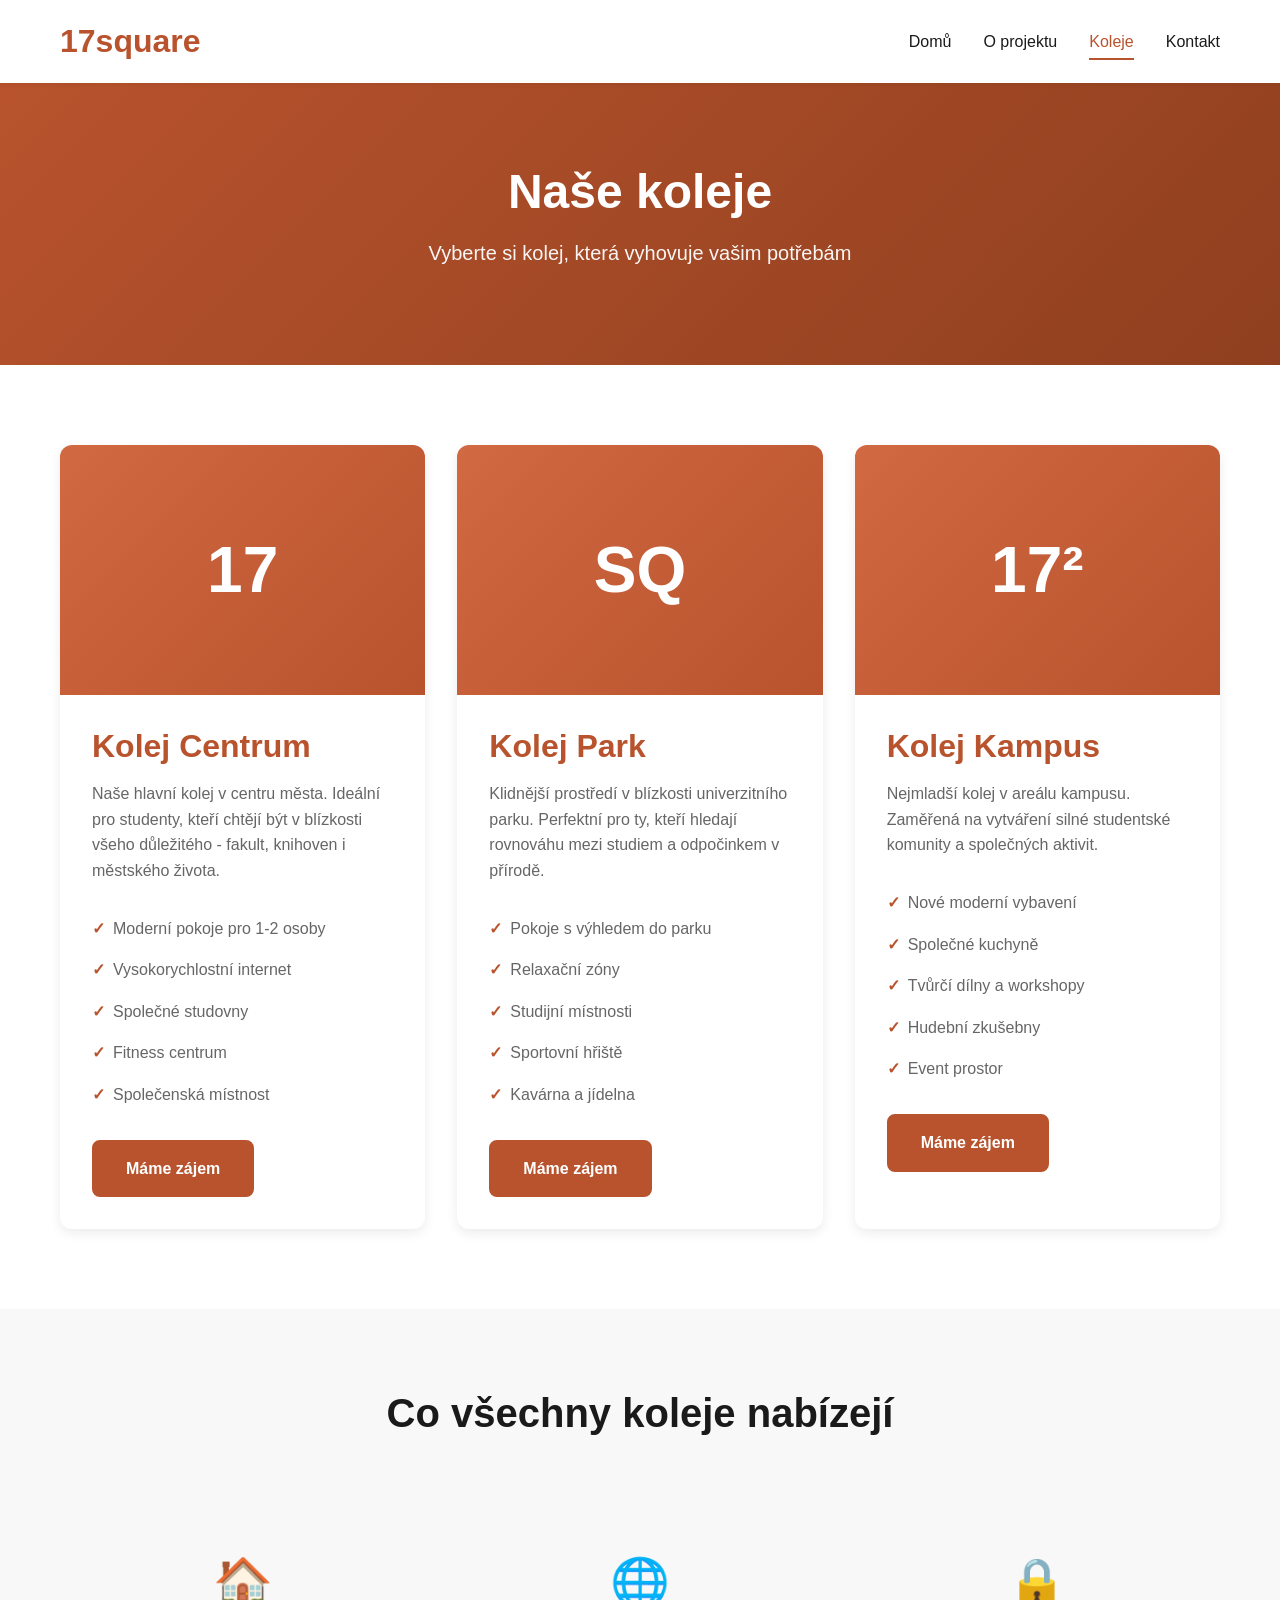
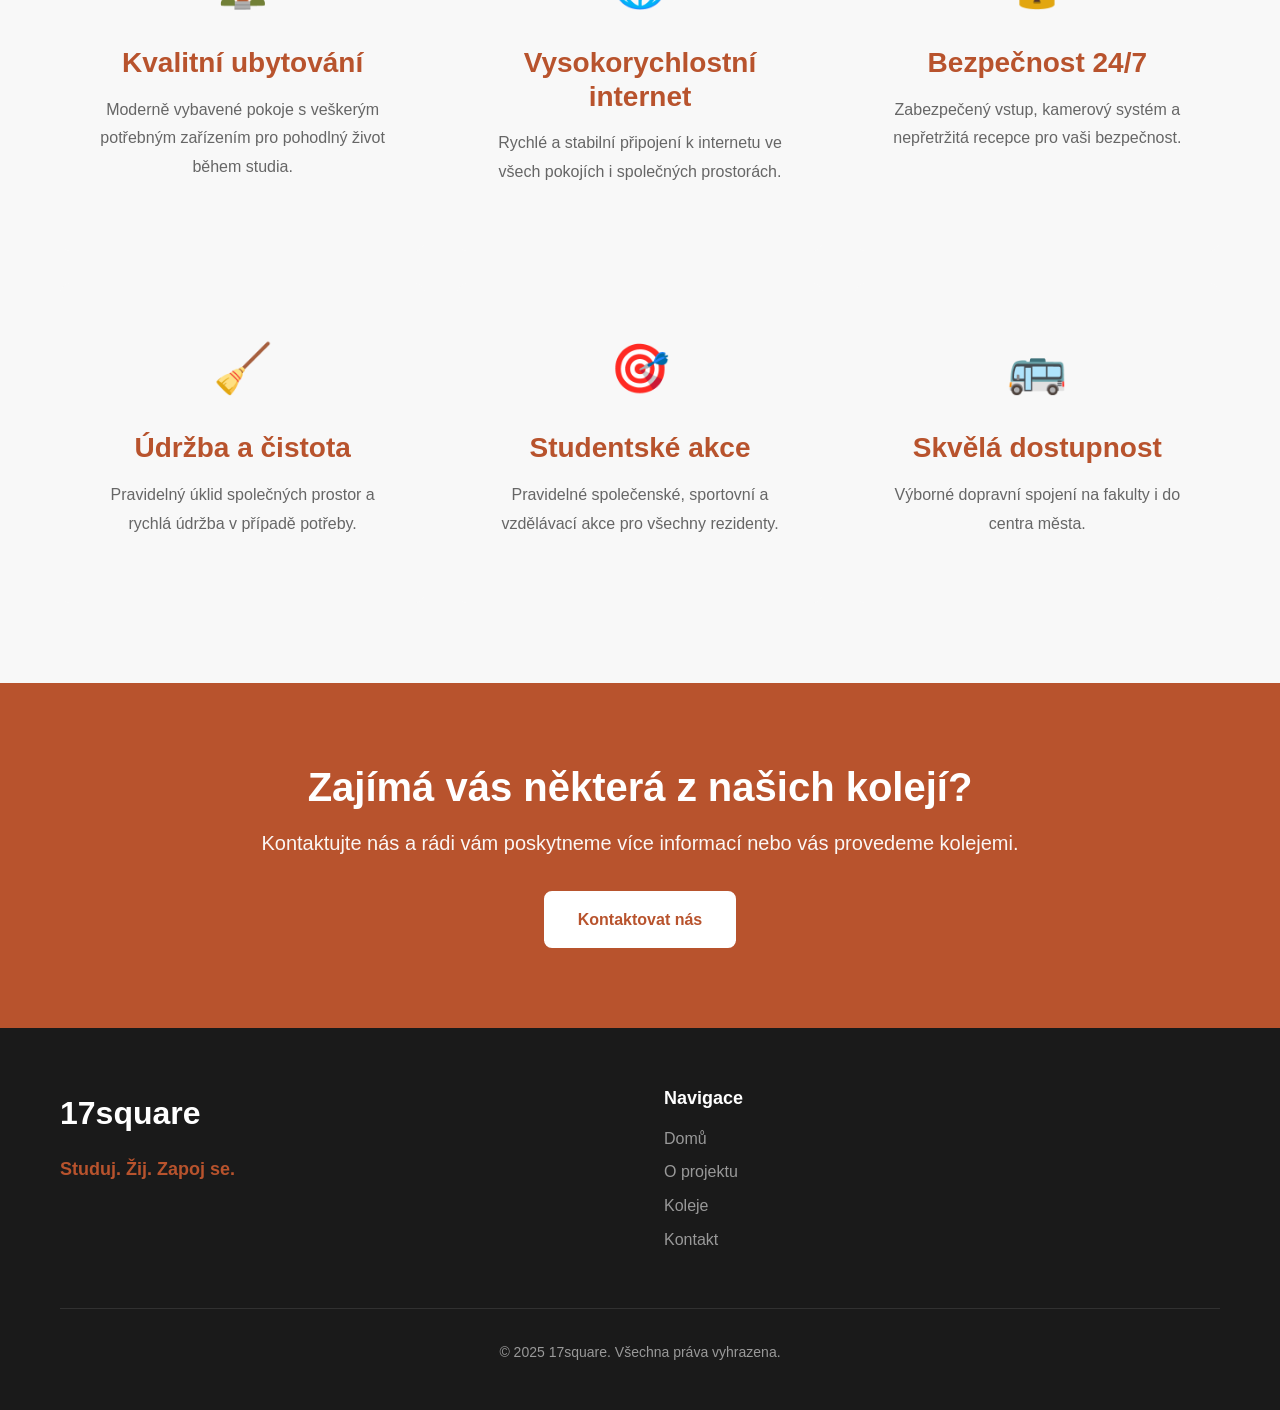
==== koleje.html @ 593706f0 "Initial commit: 17square university dorm website - Created modern, responsive website for 17square u" ====
<!DOCTYPE html>
<html lang="cs">
<head>
    <meta charset="UTF-8">
    <meta name="viewport" content="width=device-width, initial-scale=1.0">
    <meta name="description" content="Přehled kolejí 17square - Moderní studentské ubytování">
    <title>Koleje - 17square</title>
    <link rel="stylesheet" href="css/style.css">
</head>
<body>
    <!-- Navigace -->
    <header class="header">
        <nav class="nav">
            <div class="container">
                <div class="nav-wrapper">
                    <a href="index.html" class="logo-link">
                        <div class="logo">17square</div>
                    </a>
                    <button class="nav-toggle" aria-label="Toggle navigation">
                        <span></span>
                        <span></span>
                        <span></span>
                    </button>
                    <ul class="nav-menu">
                        <li><a href="index.html" class="nav-link">Domů</a></li>
                        <li><a href="o-projektu.html" class="nav-link">O projektu</a></li>
                        <li><a href="koleje.html" class="nav-link active">Koleje</a></li>
                        <li><a href="kontakt.html" class="nav-link">Kontakt</a></li>
                    </ul>
                </div>
            </div>
        </nav>
    </header>

    <!-- Page Header -->
    <section class="page-header">
        <div class="container">
            <h1>Naše koleje</h1>
            <p class="page-subtitle">Vyberte si kolej, která vyhovuje vašim potřebám</p>
        </div>
    </section>

    <!-- Přehled kolejí -->
    <section class="content-section">
        <div class="container">
            <div class="dorms-grid">
                <!-- Kolej 1 -->
                <div class="dorm-card">
                    <div class="dorm-image">17</div>
                    <div class="dorm-content">
                        <h3>Kolej Centrum</h3>
                        <p>
                            Naše hlavní kolej v centru města. Ideální pro studenty, kteří chtějí být
                            v blízkosti všeho důležitého - fakult, knihoven i městského života.
                        </p>
                        <ul class="dorm-features">
                            <li>Moderní pokoje pro 1-2 osoby</li>
                            <li>Vysokorychlostní internet</li>
                            <li>Společné studovny</li>
                            <li>Fitness centrum</li>
                            <li>Společenská místnost</li>
                        </ul>
                        <a href="kontakt.html" class="btn btn-primary">Máme zájem</a>
                    </div>
                </div>

                <!-- Kolej 2 -->
                <div class="dorm-card">
                    <div class="dorm-image">SQ</div>
                    <div class="dorm-content">
                        <h3>Kolej Park</h3>
                        <p>
                            Klidnější prostředí v blízkosti univerzitního parku. Perfektní
                            pro ty, kteří hledají rovnováhu mezi studiem a odpočinkem v přírodě.
                        </p>
                        <ul class="dorm-features">
                            <li>Pokoje s výhledem do parku</li>
                            <li>Relaxační zóny</li>
                            <li>Studijní místnosti</li>
                            <li>Sportovní hřiště</li>
                            <li>Kavárna a jídelna</li>
                        </ul>
                        <a href="kontakt.html" class="btn btn-primary">Máme zájem</a>
                    </div>
                </div>

                <!-- Kolej 3 -->
                <div class="dorm-card">
                    <div class="dorm-image">17²</div>
                    <div class="dorm-content">
                        <h3>Kolej Kampus</h3>
                        <p>
                            Nejmladší kolej v areálu kampusu. Zaměřená na vytváření
                            silné studentské komunity a společných aktivit.
                        </p>
                        <ul class="dorm-features">
                            <li>Nové moderní vybavení</li>
                            <li>Společné kuchyně</li>
                            <li>Tvůrčí dílny a workshopy</li>
                            <li>Hudební zkušebny</li>
                            <li>Event prostor</li>
                        </ul>
                        <a href="kontakt.html" class="btn btn-primary">Máme zájem</a>
                    </div>
                </div>
            </div>
        </div>
    </section>

    <!-- Porovnání kolejí -->
    <section class="features" style="background-color: var(--bg-light);">
        <div class="container">
            <h2 class="section-title">Co všechny koleje nabízejí</h2>
            <div class="features-grid">
                <div class="feature-card">
                    <div class="feature-icon">🏠</div>
                    <h3>Kvalitní ubytování</h3>
                    <p>Moderně vybavené pokoje s veškerým potřebným zařízením pro pohodlný život během studia.</p>
                </div>
                <div class="feature-card">
                    <div class="feature-icon">🌐</div>
                    <h3>Vysokorychlostní internet</h3>
                    <p>Rychlé a stabilní připojení k internetu ve všech pokojích i společných prostorách.</p>
                </div>
                <div class="feature-card">
                    <div class="feature-icon">🔒</div>
                    <h3>Bezpečnost 24/7</h3>
                    <p>Zabezpečený vstup, kamerový systém a nepřetržitá recepce pro vaši bezpečnost.</p>
                </div>
                <div class="feature-card">
                    <div class="feature-icon">🧹</div>
                    <h3>Údržba a čistota</h3>
                    <p>Pravidelný úklid společných prostor a rychlá údržba v případě potřeby.</p>
                </div>
                <div class="feature-card">
                    <div class="feature-icon">🎯</div>
                    <h3>Studentské akce</h3>
                    <p>Pravidelné společenské, sportovní a vzdělávací akce pro všechny rezidenty.</p>
                </div>
                <div class="feature-card">
                    <div class="feature-icon">🚌</div>
                    <h3>Skvělá dostupnost</h3>
                    <p>Výborné dopravní spojení na fakulty i do centra města.</p>
                </div>
            </div>
        </div>
    </section>

    <!-- CTA sekce -->
    <section class="cta">
        <div class="container">
            <div class="cta-content">
                <h2>Zajímá vás některá z našich kolejí?</h2>
                <p>Kontaktujte nás a rádi vám poskytneme více informací nebo vás provedeme kolejemi.</p>
                <a href="kontakt.html" class="btn btn-primary">Kontaktovat nás</a>
            </div>
        </div>
    </section>

    <!-- Footer -->
    <footer class="footer">
        <div class="container">
            <div class="footer-content">
                <div class="footer-brand">
                    <div class="logo">17square</div>
                    <p class="footer-claim">Studuj. Žij. Zapoj se.</p>
                </div>
                <div class="footer-links">
                    <div class="footer-column">
                        <h4>Navigace</h4>
                        <ul>
                            <li><a href="index.html">Domů</a></li>
                            <li><a href="o-projektu.html">O projektu</a></li>
                            <li><a href="koleje.html">Koleje</a></li>
                            <li><a href="kontakt.html">Kontakt</a></li>
                        </ul>
                    </div>
                </div>
            </div>
            <div class="footer-bottom">
                <p>&copy; 2025 17square. Všechna práva vyhrazena.</p>
            </div>
        </div>
    </footer>

    <script src="js/main.js"></script>
</body>
</html>
---- css/style.css ----
/* ===========================
   Základní nastavení
   =========================== */

:root {
    --primary-color: #B8532D;
    --primary-dark: #8F3F1F;
    --primary-light: #D16942;
    --text-dark: #1A1A1A;
    --text-gray: #666666;
    --text-light: #999999;
    --bg-white: #FFFFFF;
    --bg-light: #F8F8F8;
    --bg-gray: #EEEEEE;
    --border-color: #E0E0E0;

    --font-primary: -apple-system, BlinkMacSystemFont, 'Segoe UI', Roboto, 'Helvetica Neue', Arial, sans-serif;
    --font-heading: 'Helvetica Neue', Arial, sans-serif;

    --transition: all 0.3s ease;
    --shadow-sm: 0 2px 4px rgba(0, 0, 0, 0.05);
    --shadow-md: 0 4px 12px rgba(0, 0, 0, 0.08);
    --shadow-lg: 0 8px 24px rgba(0, 0, 0, 0.12);
}

* {
    margin: 0;
    padding: 0;
    box-sizing: border-box;
}

html {
    scroll-behavior: smooth;
}

body {
    font-family: var(--font-primary);
    font-size: 16px;
    line-height: 1.6;
    color: var(--text-dark);
    background-color: var(--bg-white);
}

/* ===========================
   Typografie
   =========================== */

h1, h2, h3, h4, h5, h6 {
    font-family: var(--font-heading);
    font-weight: 700;
    line-height: 1.2;
    margin-bottom: 1rem;
    color: var(--text-dark);
}

h1 { font-size: 3rem; }
h2 { font-size: 2.5rem; }
h3 { font-size: 2rem; }
h4 { font-size: 1.5rem; }
h5 { font-size: 1.25rem; }
h6 { font-size: 1rem; }

p {
    margin-bottom: 1rem;
    color: var(--text-gray);
}

a {
    color: var(--primary-color);
    text-decoration: none;
    transition: var(--transition);
}

a:hover {
    color: var(--primary-dark);
}

/* ===========================
   Layout
   =========================== */

.container {
    max-width: 1200px;
    margin: 0 auto;
    padding: 0 20px;
}

section {
    padding: 80px 0;
}

.section-title {
    text-align: center;
    margin-bottom: 60px;
    font-size: 2.5rem;
}

/* ===========================
   Header & Navigation
   =========================== */

.header {
    background-color: var(--bg-white);
    box-shadow: var(--shadow-sm);
    position: sticky;
    top: 0;
    z-index: 1000;
}

.nav {
    padding: 1rem 0;
}

.nav-wrapper {
    display: flex;
    justify-content: space-between;
    align-items: center;
}

.logo-link {
    text-decoration: none;
}

.logo {
    font-size: 2rem;
    font-weight: 700;
    color: var(--primary-color);
    font-family: var(--font-heading);
}

.nav-menu {
    display: flex;
    list-style: none;
    gap: 2rem;
    align-items: center;
}

.nav-link {
    color: var(--text-dark);
    font-weight: 500;
    padding: 0.5rem 0;
    border-bottom: 2px solid transparent;
    transition: var(--transition);
}

.nav-link:hover,
.nav-link.active {
    color: var(--primary-color);
    border-bottom-color: var(--primary-color);
}

.nav-toggle {
    display: none;
    flex-direction: column;
    gap: 4px;
    background: none;
    border: none;
    cursor: pointer;
    padding: 8px;
}

.nav-toggle span {
    width: 25px;
    height: 3px;
    background-color: var(--text-dark);
    transition: var(--transition);
}

/* ===========================
   Hero sekce
   =========================== */

.hero {
    background: linear-gradient(135deg, var(--bg-light) 0%, var(--bg-white) 100%);
    padding: 120px 0;
    text-align: center;
}

.hero-content {
    max-width: 800px;
    margin: 0 auto;
}

.hero-logo {
    font-size: 4rem;
    font-weight: 700;
    color: var(--primary-color);
    display: block;
    margin-bottom: 1rem;
}

.hero-claim {
    font-size: 2rem;
    font-weight: 600;
    color: var(--primary-color);
    margin-bottom: 2rem;
}

.hero-description {
    font-size: 1.25rem;
    color: var(--text-gray);
    margin-bottom: 3rem;
    line-height: 1.8;
}

.hero-cta {
    display: flex;
    gap: 1rem;
    justify-content: center;
    flex-wrap: wrap;
}

/* ===========================
   Buttons
   =========================== */

.btn {
    display: inline-block;
    padding: 14px 32px;
    font-size: 1rem;
    font-weight: 600;
    text-align: center;
    border-radius: 8px;
    cursor: pointer;
    transition: var(--transition);
    border: 2px solid transparent;
}

.btn-primary {
    background-color: var(--primary-color);
    color: var(--bg-white);
    border-color: var(--primary-color);
}

.btn-primary:hover {
    background-color: var(--primary-dark);
    border-color: var(--primary-dark);
    transform: translateY(-2px);
    box-shadow: var(--shadow-md);
}

.btn-secondary {
    background-color: transparent;
    color: var(--primary-color);
    border-color: var(--primary-color);
}

.btn-secondary:hover {
    background-color: var(--primary-color);
    color: var(--bg-white);
    transform: translateY(-2px);
    box-shadow: var(--shadow-md);
}

.btn-outline {
    background-color: transparent;
    color: var(--primary-color);
    border-color: var(--primary-color);
}

.btn-outline:hover {
    background-color: var(--primary-color);
    color: var(--bg-white);
}

/* ===========================
   Features sekce
   =========================== */

.features {
    background-color: var(--bg-white);
}

.features-grid {
    display: grid;
    grid-template-columns: repeat(auto-fit, minmax(300px, 1fr));
    gap: 2rem;
}

.feature-card {
    background-color: var(--bg-light);
    padding: 3rem 2rem;
    border-radius: 12px;
    text-align: center;
    transition: var(--transition);
}

.feature-card:hover {
    transform: translateY(-8px);
    box-shadow: var(--shadow-lg);
}

.feature-icon {
    font-size: 3rem;
    margin-bottom: 1.5rem;
}

.feature-card h3 {
    color: var(--primary-color);
    font-size: 1.75rem;
    margin-bottom: 1rem;
}

.feature-card p {
    color: var(--text-gray);
    line-height: 1.8;
}

/* ===========================
   About Preview sekce
   =========================== */

.about-preview {
    background-color: var(--bg-light);
}

.about-preview-content {
    display: grid;
    grid-template-columns: 1fr 1fr;
    gap: 4rem;
    align-items: center;
}

.about-preview-text h2 {
    color: var(--primary-color);
    margin-bottom: 1.5rem;
}

.about-preview-text p {
    font-size: 1.125rem;
    line-height: 1.8;
    margin-bottom: 1.5rem;
}

.about-preview-visual {
    display: flex;
    align-items: center;
    justify-content: center;
}

.claim-box {
    background-color: var(--bg-white);
    padding: 3rem;
    border-radius: 12px;
    box-shadow: var(--shadow-md);
}

.claim-large {
    font-size: 1.5rem;
    font-weight: 600;
    color: var(--primary-color);
    margin-bottom: 1rem;
    line-height: 1.4;
}

.claim-large:last-child {
    margin-bottom: 0;
}

/* ===========================
   CTA sekce
   =========================== */

.cta {
    background-color: var(--primary-color);
    color: var(--bg-white);
    text-align: center;
}

.cta-content h2 {
    color: var(--bg-white);
    margin-bottom: 1rem;
}

.cta-content p {
    color: var(--bg-white);
    font-size: 1.25rem;
    margin-bottom: 2rem;
    opacity: 0.95;
}

.cta .btn-primary {
    background-color: var(--bg-white);
    color: var(--primary-color);
    border-color: var(--bg-white);
}

.cta .btn-primary:hover {
    background-color: var(--bg-light);
    border-color: var(--bg-light);
}

/* ===========================
   Footer
   =========================== */

.footer {
    background-color: var(--text-dark);
    color: var(--bg-white);
    padding: 60px 0 30px;
}

.footer-content {
    display: grid;
    grid-template-columns: 1fr 1fr;
    gap: 3rem;
    margin-bottom: 3rem;
}

.footer-brand .logo {
    color: var(--bg-white);
    margin-bottom: 1rem;
}

.footer-claim {
    color: var(--primary-color);
    font-size: 1.125rem;
    font-weight: 600;
}

.footer-links {
    display: grid;
    grid-template-columns: repeat(auto-fit, minmax(150px, 1fr));
    gap: 2rem;
}

.footer-column h4 {
    color: var(--bg-white);
    margin-bottom: 1rem;
    font-size: 1.125rem;
}

.footer-column ul {
    list-style: none;
}

.footer-column ul li {
    margin-bottom: 0.5rem;
}

.footer-column a {
    color: var(--text-light);
    transition: var(--transition);
}

.footer-column a:hover {
    color: var(--primary-color);
}

.footer-bottom {
    text-align: center;
    padding-top: 2rem;
    border-top: 1px solid rgba(255, 255, 255, 0.1);
}

.footer-bottom p {
    color: var(--text-light);
    font-size: 0.875rem;
}

/* ===========================
   Page Header
   =========================== */

.page-header {
    background: linear-gradient(135deg, var(--primary-color) 0%, var(--primary-dark) 100%);
    color: var(--bg-white);
    padding: 80px 0;
    text-align: center;
}

.page-header h1 {
    color: var(--bg-white);
    font-size: 3rem;
    margin-bottom: 1rem;
}

.page-subtitle {
    font-size: 1.25rem;
    color: var(--bg-white);
    opacity: 0.95;
}

/* ===========================
   Content Sections
   =========================== */

.content-section {
    background-color: var(--bg-white);
}

.content-grid {
    display: grid;
    grid-template-columns: 2fr 1fr;
    gap: 4rem;
}

.content-main h2 {
    color: var(--primary-color);
    margin-top: 2rem;
    margin-bottom: 1.5rem;
}

.content-main h2:first-child {
    margin-top: 0;
}

.content-main p {
    font-size: 1.0625rem;
    line-height: 1.8;
    margin-bottom: 1.5rem;
}

/* Pillars */
.pillars {
    display: grid;
    gap: 2rem;
    margin: 2rem 0;
}

.pillar {
    background-color: var(--bg-light);
    padding: 2rem;
    border-radius: 12px;
    border-left: 4px solid var(--primary-color);
}

.pillar h3 {
    color: var(--primary-color);
    margin-bottom: 1rem;
}

.pillar p {
    color: var(--text-gray);
    line-height: 1.8;
}

/* Sidebar */
.content-sidebar {
    display: flex;
    flex-direction: column;
    gap: 2rem;
}

.sidebar-box {
    background-color: var(--bg-light);
    padding: 2rem;
    border-radius: 12px;
    box-shadow: var(--shadow-sm);
}

.sidebar-box h3 {
    color: var(--primary-color);
    font-size: 1.5rem;
    margin-bottom: 1rem;
}

.sidebar-box p {
    color: var(--text-gray);
    line-height: 1.6;
}

.claim-text {
    color: var(--primary-color);
    font-size: 1.125rem;
    margin-bottom: 0.75rem;
}

.sidebar-description {
    font-size: 0.9375rem;
    margin-top: 1rem;
}

.values-list {
    list-style: none;
    padding: 0;
}

.values-list li {
    padding: 0.75rem 0;
    border-bottom: 1px solid var(--border-color);
    color: var(--text-dark);
    font-weight: 500;
}

.values-list li:last-child {
    border-bottom: none;
}

.sidebar-cta {
    background-color: var(--primary-color);
    color: var(--bg-white);
}

.sidebar-cta h3 {
    color: var(--bg-white);
}

.sidebar-cta p {
    color: var(--bg-white);
    opacity: 0.95;
    margin-bottom: 1.5rem;
}

.sidebar-cta .btn {
    width: 100%;
}

/* ===========================
   Dormitories Grid
   =========================== */

.dorms-grid {
    display: grid;
    grid-template-columns: repeat(auto-fill, minmax(350px, 1fr));
    gap: 2rem;
}

.dorm-card {
    background-color: var(--bg-white);
    border-radius: 12px;
    overflow: hidden;
    box-shadow: var(--shadow-md);
    transition: var(--transition);
}

.dorm-card:hover {
    transform: translateY(-8px);
    box-shadow: var(--shadow-lg);
}

.dorm-image {
    width: 100%;
    height: 250px;
    background: linear-gradient(135deg, var(--primary-light) 0%, var(--primary-color) 100%);
    display: flex;
    align-items: center;
    justify-content: center;
    color: var(--bg-white);
    font-size: 4rem;
    font-weight: 700;
}

.dorm-content {
    padding: 2rem;
}

.dorm-content h3 {
    color: var(--primary-color);
    margin-bottom: 1rem;
}

.dorm-content p {
    color: var(--text-gray);
    line-height: 1.6;
    margin-bottom: 1.5rem;
}

.dorm-features {
    list-style: none;
    padding: 0;
    margin-bottom: 1.5rem;
}

.dorm-features li {
    padding: 0.5rem 0;
    color: var(--text-gray);
    display: flex;
    align-items: center;
    gap: 0.5rem;
}

.dorm-features li:before {
    content: "✓";
    color: var(--primary-color);
    font-weight: 700;
}

/* ===========================
   Contact Form
   =========================== */

.contact-wrapper {
    display: grid;
    grid-template-columns: 1fr 1fr;
    gap: 4rem;
}

.contact-info h2 {
    color: var(--primary-color);
    margin-bottom: 1.5rem;
}

.contact-info p {
    font-size: 1.0625rem;
    line-height: 1.8;
    margin-bottom: 2rem;
}

.contact-details {
    display: flex;
    flex-direction: column;
    gap: 1.5rem;
}

.contact-item {
    display: flex;
    gap: 1rem;
}

.contact-icon {
    font-size: 1.5rem;
    color: var(--primary-color);
    min-width: 30px;
}

.contact-text h3 {
    color: var(--text-dark);
    font-size: 1.125rem;
    margin-bottom: 0.5rem;
}

.contact-text p {
    color: var(--text-gray);
    margin-bottom: 0;
}

.contact-form-wrapper {
    background-color: var(--bg-light);
    padding: 3rem;
    border-radius: 12px;
}

.contact-form-wrapper h2 {
    color: var(--primary-color);
    margin-bottom: 1.5rem;
}

.form-group {
    margin-bottom: 1.5rem;
}

.form-group label {
    display: block;
    color: var(--text-dark);
    font-weight: 500;
    margin-bottom: 0.5rem;
}

.form-group input,
.form-group textarea,
.form-group select {
    width: 100%;
    padding: 12px 16px;
    border: 2px solid var(--border-color);
    border-radius: 8px;
    font-family: var(--font-primary);
    font-size: 1rem;
    color: var(--text-dark);
    transition: var(--transition);
}

.form-group input:focus,
.form-group textarea:focus,
.form-group select:focus {
    outline: none;
    border-color: var(--primary-color);
    box-shadow: 0 0 0 3px rgba(184, 83, 45, 0.1);
}

.form-group textarea {
    resize: vertical;
    min-height: 150px;
}

.form-submit {
    width: 100%;
}

/* ===========================
   Responzivita
   =========================== */

@media (max-width: 768px) {
    /* Typography */
    h1 { font-size: 2rem; }
    h2 { font-size: 1.75rem; }
    .section-title { font-size: 2rem; }

    /* Navigation */
    .nav-toggle {
        display: flex;
    }

    .nav-menu {
        position: absolute;
        top: 100%;
        left: 0;
        right: 0;
        background-color: var(--bg-white);
        flex-direction: column;
        gap: 0;
        padding: 1rem 0;
        box-shadow: var(--shadow-md);
        transform: translateY(-100%);
        opacity: 0;
        visibility: hidden;
        transition: var(--transition);
    }

    .nav-menu.active {
        transform: translateY(0);
        opacity: 1;
        visibility: visible;
    }

    .nav-link {
        padding: 1rem 20px;
        border-bottom: none;
        width: 100%;
        text-align: center;
    }

    /* Hero */
    .hero {
        padding: 80px 0;
    }

    .hero-logo {
        font-size: 2.5rem;
    }

    .hero-claim {
        font-size: 1.5rem;
    }

    .hero-description {
        font-size: 1rem;
    }

    .hero-cta {
        flex-direction: column;
    }

    .btn {
        width: 100%;
    }

    /* Sections */
    section {
        padding: 60px 0;
    }

    /* Features */
    .features-grid {
        grid-template-columns: 1fr;
    }

    /* About Preview */
    .about-preview-content {
        grid-template-columns: 1fr;
        gap: 2rem;
    }

    .claim-box {
        padding: 2rem;
    }

    .claim-large {
        font-size: 1.25rem;
    }

    /* Footer */
    .footer-content {
        grid-template-columns: 1fr;
        gap: 2rem;
    }

    /* Page Header */
    .page-header h1 {
        font-size: 2rem;
    }

    .page-subtitle {
        font-size: 1rem;
    }

    /* Content Grid */
    .content-grid {
        grid-template-columns: 1fr;
        gap: 2rem;
    }

    /* Dorms Grid */
    .dorms-grid {
        grid-template-columns: 1fr;
    }

    /* Contact */
    .contact-wrapper {
        grid-template-columns: 1fr;
        gap: 2rem;
    }

    .contact-form-wrapper {
        padding: 2rem;
    }
}

@media (max-width: 480px) {
    .container {
        padding: 0 15px;
    }

    .hero-logo {
        font-size: 2rem;
    }

    .hero-claim {
        font-size: 1.25rem;
    }

    .feature-card {
        padding: 2rem 1.5rem;
    }

    .claim-box {
        padding: 1.5rem;
    }
}
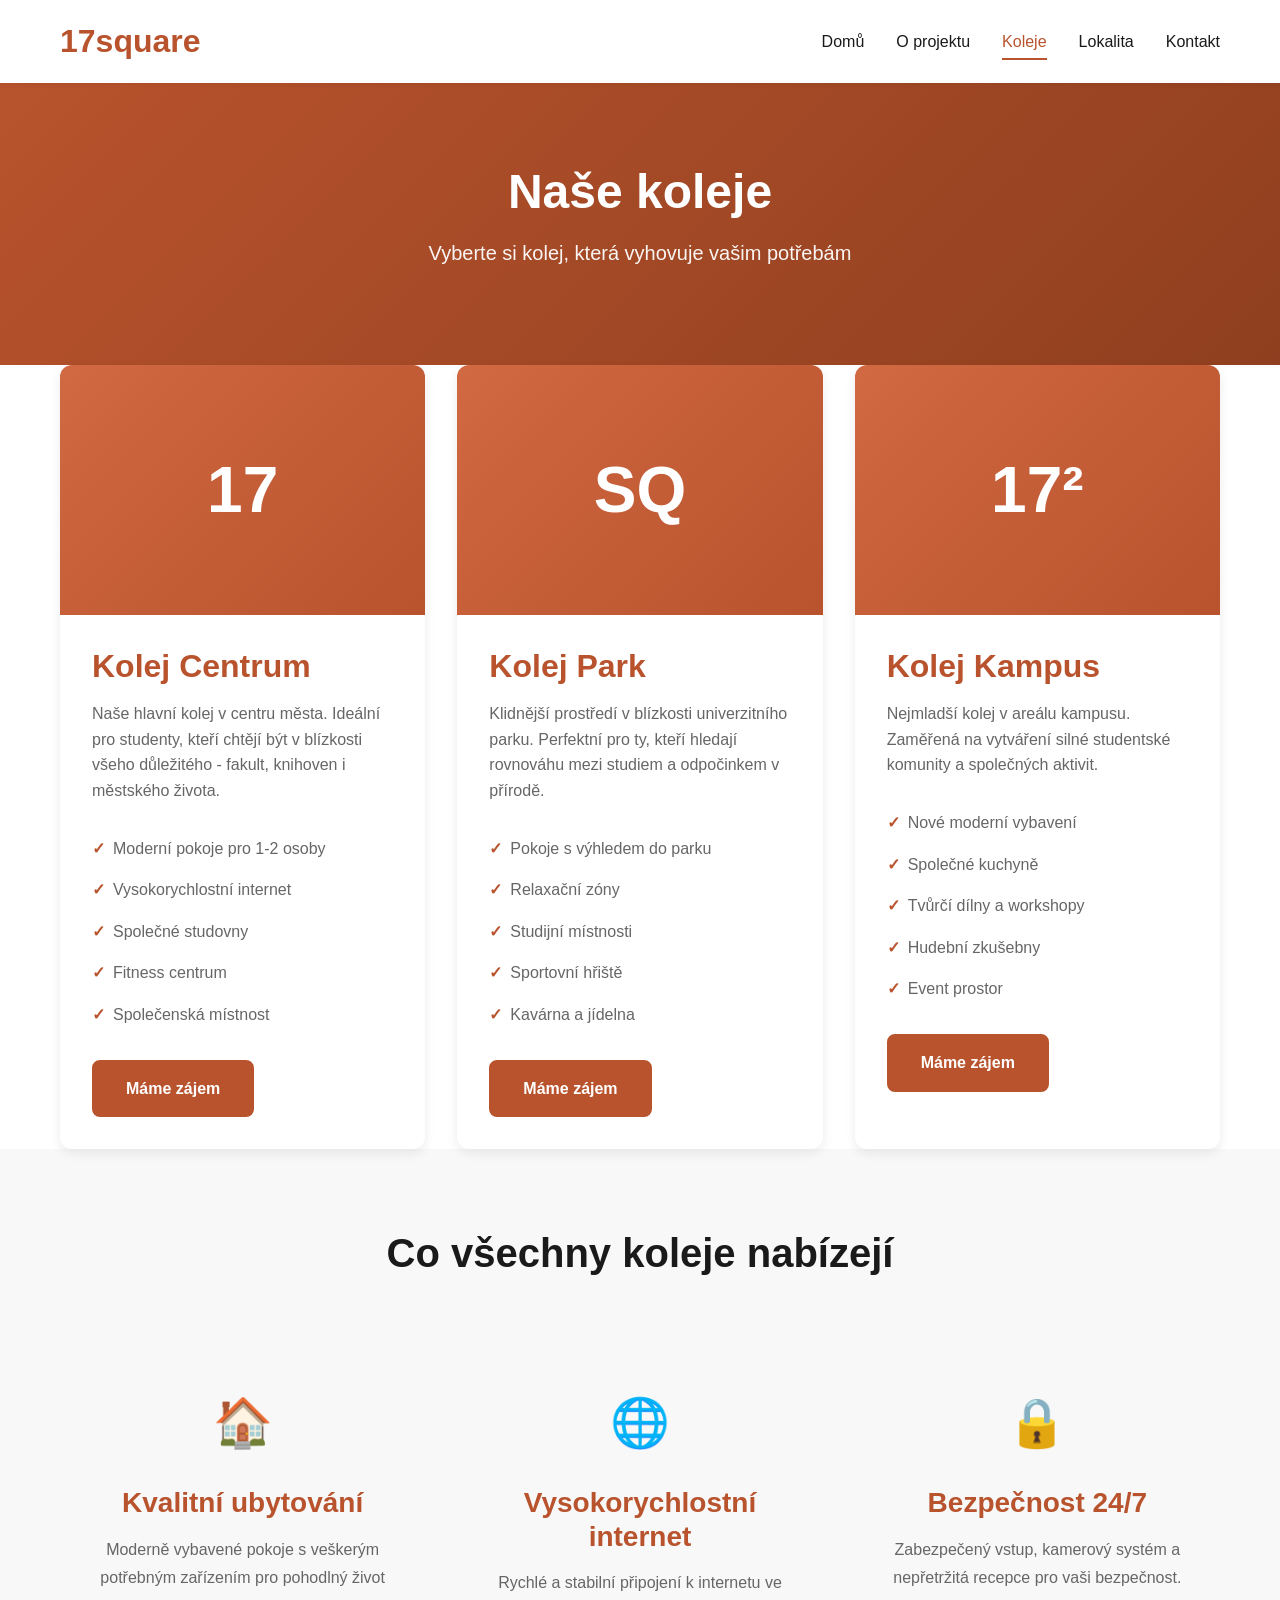
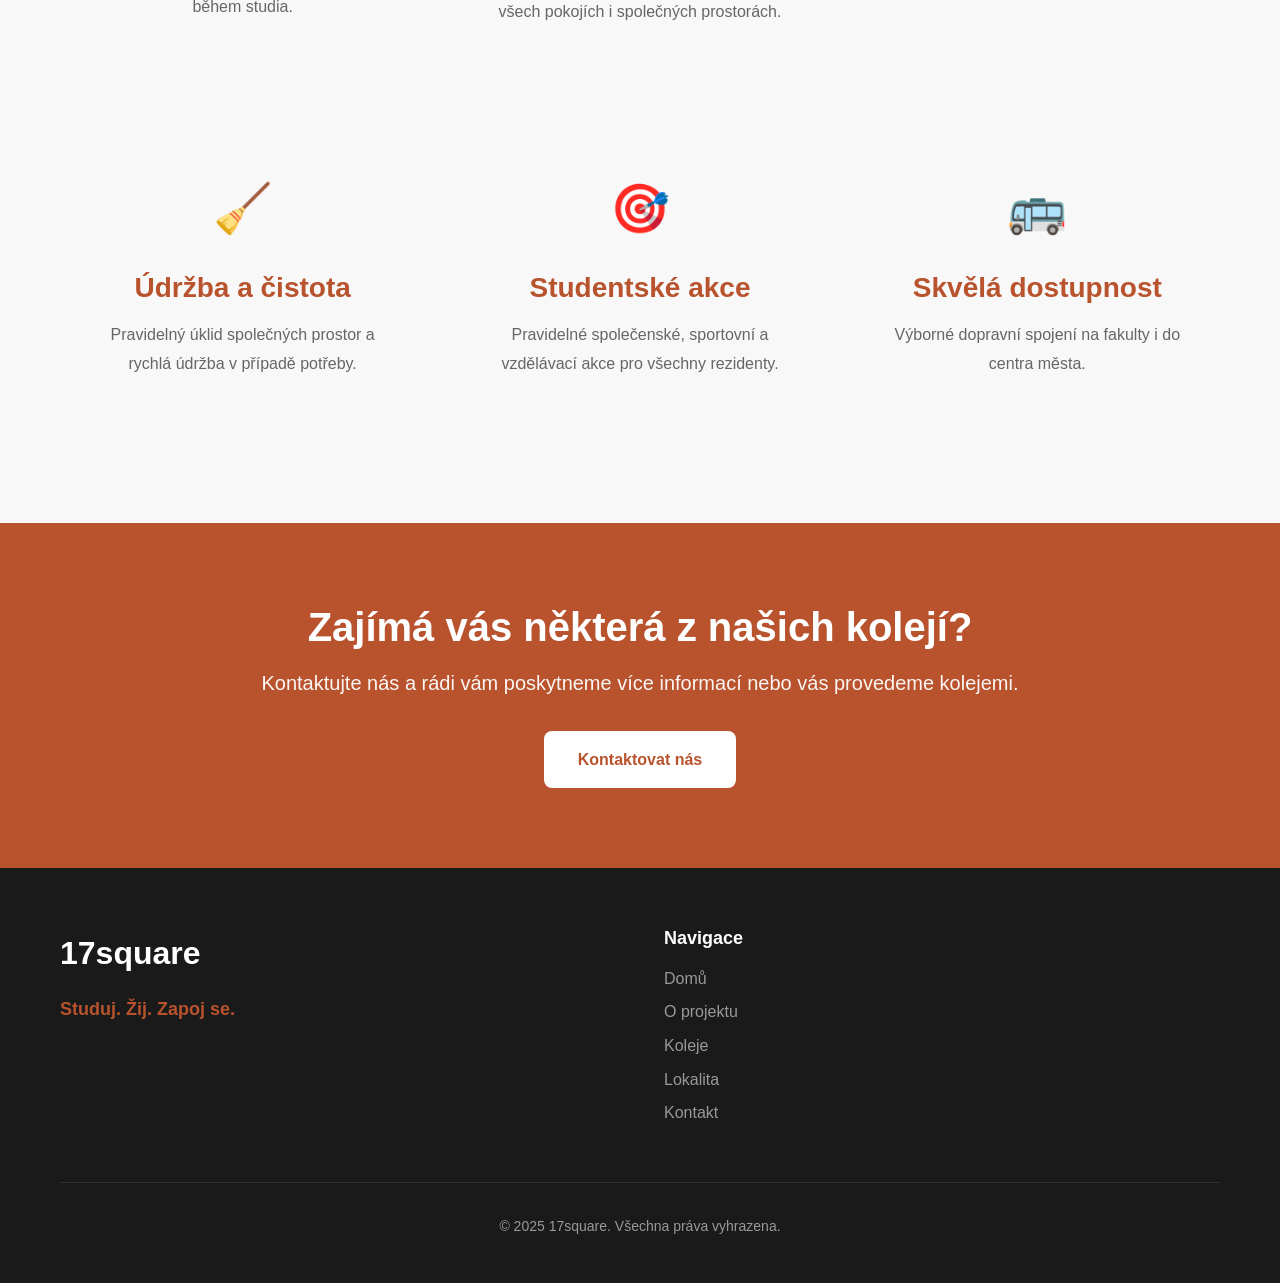
==== commit 5d6196e5: "Add new Location page with interactive features - Created new lokalita.html page highlighting strate" ====
--- a/koleje.html
+++ b/koleje.html
@@ -25,6 +25,7 @@
                         <li><a href="index.html" class="nav-link">Domů</a></li>
                         <li><a href="o-projektu.html" class="nav-link">O projektu</a></li>
                         <li><a href="koleje.html" class="nav-link active">Koleje</a></li>
+                        <li><a href="lokalita.html" class="nav-link">Lokalita</a></li>
                         <li><a href="kontakt.html" class="nav-link">Kontakt</a></li>
                     </ul>
                 </div>
@@ -172,6 +173,7 @@
                             <li><a href="index.html">Domů</a></li>
                             <li><a href="o-projektu.html">O projektu</a></li>
                             <li><a href="koleje.html">Koleje</a></li>
+                            <li><a href="lokalita.html">Lokalita</a></li>
                             <li><a href="kontakt.html">Kontakt</a></li>
                         </ul>
                     </div>
--- a/css/style.css
+++ b/css/style.css
@@ -264,6 +264,42 @@
 }
 
 /* ===========================
+   Stats sekce
+   =========================== */
+
+.stats {
+    background-color: var(--primary-color);
+    padding: 80px 0;
+}
+
+.stats-grid {
+    display: grid;
+    grid-template-columns: repeat(3, 1fr);
+    gap: 4rem;
+}
+
+.stat-item {
+    text-align: center;
+    color: var(--bg-white);
+}
+
+.stat-number {
+    font-size: 4rem;
+    font-weight: 700;
+    color: var(--bg-white);
+    margin-bottom: 0.5rem;
+    line-height: 1;
+}
+
+.stat-label {
+    font-size: 1.25rem;
+    color: var(--bg-white);
+    opacity: 0.95;
+    font-weight: 500;
+    text-transform: lowercase;
+}
+
+/* ===========================
    Features sekce
    =========================== */
 
@@ -487,28 +523,43 @@
 
 .content-section {
     background-color: var(--bg-white);
+    padding: 0;
 }
 
 .content-grid {
     display: grid;
     grid-template-columns: 2fr 1fr;
-    gap: 4rem;
-}
-
-.content-main h2 {
-    color: var(--primary-color);
-    margin-top: 2rem;
+    gap: 0;
+}
+
+.content-main {
+    display: flex;
+    flex-direction: column;
+}
+
+.content-block {
+    padding: 4rem 3rem;
+    background-color: var(--bg-white);
+}
+
+.content-block-alt {
+    background-color: var(--bg-light);
+}
+
+.content-block h2 {
+    color: var(--primary-color);
+    margin-top: 0;
     margin-bottom: 1.5rem;
 }
 
-.content-main h2:first-child {
-    margin-top: 0;
-}
-
-.content-main p {
+.content-block p {
     font-size: 1.0625rem;
     line-height: 1.8;
     margin-bottom: 1.5rem;
+}
+
+.content-block:last-child p:last-child {
+    margin-bottom: 0;
 }
 
 /* Pillars */
@@ -535,11 +586,70 @@
     line-height: 1.8;
 }
 
+/* Olomouc Highlight */
+.olomouc-highlight {
+    display: grid;
+    grid-template-columns: 1fr 1fr;
+    gap: 3rem;
+    margin: 2rem 0;
+    align-items: start;
+}
+
+.olomouc-image {
+    width: 100%;
+    border-radius: 12px;
+    overflow: hidden;
+    box-shadow: var(--shadow-md);
+}
+
+.olomouc-image img {
+    width: 100%;
+    height: auto;
+    display: block;
+    object-fit: cover;
+    background: linear-gradient(135deg, var(--bg-light) 0%, var(--bg-gray) 100%);
+    min-height: 300px;
+}
+
+.olomouc-features ul {
+    list-style: none;
+    padding: 0;
+}
+
+.olomouc-features li {
+    padding: 1rem 0;
+    padding-left: 2rem;
+    border-bottom: 1px solid var(--border-color);
+    color: var(--text-gray);
+    line-height: 1.6;
+    position: relative;
+}
+
+.olomouc-features li:before {
+    content: "✓";
+    color: var(--primary-color);
+    font-weight: 700;
+    position: absolute;
+    left: 0;
+    font-size: 1.25rem;
+}
+
+.olomouc-features li:last-child {
+    border-bottom: none;
+}
+
+.olomouc-features strong {
+    color: var(--primary-color);
+    font-weight: 600;
+}
+
 /* Sidebar */
 .content-sidebar {
     display: flex;
     flex-direction: column;
     gap: 2rem;
+    padding: 4rem 2rem;
+    background-color: var(--bg-white);
 }
 
 .sidebar-box {
@@ -604,6 +714,220 @@
 
 .sidebar-cta .btn {
     width: 100%;
+}
+
+/* ===========================
+   Location Page
+   =========================== */
+
+/* Intro */
+.location-intro {
+    max-width: 900px;
+    margin: 0 auto;
+    text-align: center;
+}
+
+.intro-text {
+    font-size: 1.125rem;
+    line-height: 1.9;
+    color: var(--text-gray);
+}
+
+/* Highlights Grid */
+.location-highlights {
+    background-color: var(--bg-light);
+    padding: 80px 0;
+}
+
+.highlights-grid {
+    display: grid;
+    grid-template-columns: repeat(auto-fit, minmax(250px, 1fr));
+    gap: 2rem;
+}
+
+.highlight-card {
+    background-color: var(--bg-white);
+    padding: 2.5rem 2rem;
+    border-radius: 12px;
+    text-align: center;
+    transition: var(--transition);
+    cursor: pointer;
+    box-shadow: var(--shadow-sm);
+}
+
+.highlight-card:hover {
+    transform: translateY(-8px);
+    box-shadow: var(--shadow-lg);
+    background-color: var(--primary-color);
+}
+
+.highlight-card:hover .highlight-icon {
+    transform: scale(1.2);
+}
+
+.highlight-card:hover h3 {
+    color: var(--bg-white);
+}
+
+.highlight-icon {
+    font-size: 3rem;
+    margin-bottom: 1rem;
+    transition: var(--transition);
+}
+
+.highlight-card h3 {
+    color: var(--primary-color);
+    font-size: 1.25rem;
+    margin: 0;
+    transition: var(--transition);
+}
+
+/* Map Section */
+.map-section {
+    display: grid;
+    grid-template-columns: 1.5fr 1fr;
+    gap: 3rem;
+    align-items: start;
+    margin-top: 2rem;
+}
+
+.map-container {
+    width: 100%;
+    border-radius: 12px;
+    overflow: hidden;
+    box-shadow: var(--shadow-md);
+}
+
+.location-map {
+    width: 100%;
+    height: auto;
+    display: block;
+}
+
+.benefits-list {
+    list-style: none;
+    padding: 0;
+}
+
+.benefits-list li {
+    padding: 1rem 0;
+    padding-left: 2rem;
+    border-bottom: 1px solid var(--border-color);
+    color: var(--text-gray);
+    line-height: 1.6;
+    position: relative;
+    transition: var(--transition);
+    cursor: pointer;
+}
+
+.benefits-list li:before {
+    content: "✓";
+    color: var(--primary-color);
+    font-weight: 700;
+    position: absolute;
+    left: 0;
+    font-size: 1.25rem;
+    transition: var(--transition);
+}
+
+.benefits-list li:last-child {
+    border-bottom: none;
+}
+
+.benefits-list li:hover {
+    color: var(--primary-color);
+    padding-left: 2.5rem;
+    font-weight: 500;
+}
+
+.benefits-list li:hover:before {
+    transform: scale(1.3);
+}
+
+/* Analysis Section */
+.analysis-intro {
+    font-size: 1.125rem;
+    line-height: 1.8;
+    color: var(--text-gray);
+    margin-bottom: 2rem;
+}
+
+.analysis-content {
+    display: grid;
+    grid-template-columns: 1fr 1fr;
+    gap: 3rem;
+    margin-top: 2rem;
+}
+
+.analysis-item h3 {
+    color: var(--primary-color);
+    margin-bottom: 1rem;
+}
+
+.analysis-item p {
+    color: var(--text-gray);
+    line-height: 1.8;
+}
+
+/* Services Map */
+.services-map-wrapper {
+    display: grid;
+    grid-template-columns: 300px 1fr;
+    gap: 3rem;
+    margin-top: 2rem;
+}
+
+.services-legend h3 {
+    color: var(--primary-color);
+    margin-bottom: 1.5rem;
+    font-size: 1.25rem;
+}
+
+.legend-list {
+    list-style: none;
+    padding: 0;
+}
+
+.legend-list li {
+    display: flex;
+    align-items: center;
+    gap: 0.75rem;
+    padding: 0.75rem 0;
+    color: var(--text-gray);
+    font-size: 0.9375rem;
+    line-height: 1.4;
+}
+
+.legend-dot {
+    width: 16px;
+    height: 16px;
+    border-radius: 50%;
+    flex-shrink: 0;
+}
+
+.legend-culture { background-color: #FFD700; }
+.legend-sport-venues { background-color: #32CD32; }
+.legend-sport-fitness { background-color: #228B22; }
+.legend-schools-uni { background-color: #FF4444; }
+.legend-schools-high { background-color: #FF8844; }
+.legend-schools-dorm { background-color: #8B4513; }
+.legend-services-shops { background-color: #FF69B4; }
+.legend-services-food { background-color: #FF1493; }
+.legend-services-hotels { background-color: #4169E1; }
+.legend-services-clubs { background-color: #000080; }
+.legend-health { background-color: #00CED1; }
+
+.services-map-container {
+    width: 100%;
+    border-radius: 12px;
+    overflow: hidden;
+    box-shadow: var(--shadow-md);
+}
+
+.services-map {
+    width: 100%;
+    height: auto;
+    display: block;
 }
 
 /* ===========================
@@ -851,6 +1175,24 @@
         padding: 60px 0;
     }
 
+    /* Stats */
+    .stats {
+        padding: 60px 0;
+    }
+
+    .stats-grid {
+        grid-template-columns: 1fr;
+        gap: 3rem;
+    }
+
+    .stat-number {
+        font-size: 3rem;
+    }
+
+    .stat-label {
+        font-size: 1.125rem;
+    }
+
     /* Features */
     .features-grid {
         grid-template-columns: 1fr;
@@ -888,6 +1230,20 @@
     /* Content Grid */
     .content-grid {
         grid-template-columns: 1fr;
+        gap: 0;
+    }
+
+    .content-block {
+        padding: 3rem 2rem;
+    }
+
+    .content-sidebar {
+        padding: 3rem 2rem;
+    }
+
+    /* Olomouc Highlight */
+    .olomouc-highlight {
+        grid-template-columns: 1fr;
         gap: 2rem;
     }
 
@@ -905,6 +1261,26 @@
     .contact-form-wrapper {
         padding: 2rem;
     }
+
+    /* Location Page */
+    .highlights-grid {
+        grid-template-columns: 1fr;
+    }
+
+    .map-section {
+        grid-template-columns: 1fr;
+        gap: 2rem;
+    }
+
+    .analysis-content {
+        grid-template-columns: 1fr;
+        gap: 2rem;
+    }
+
+    .services-map-wrapper {
+        grid-template-columns: 1fr;
+        gap: 2rem;
+    }
 }
 
 @media (max-width: 480px) {
@@ -920,6 +1296,22 @@
         font-size: 1.25rem;
     }
 
+    .stat-number {
+        font-size: 2.5rem;
+    }
+
+    .stat-label {
+        font-size: 1rem;
+    }
+
+    .content-block {
+        padding: 2rem 1.5rem;
+    }
+
+    .content-sidebar {
+        padding: 2rem 1.5rem;
+    }
+
     .feature-card {
         padding: 2rem 1.5rem;
     }
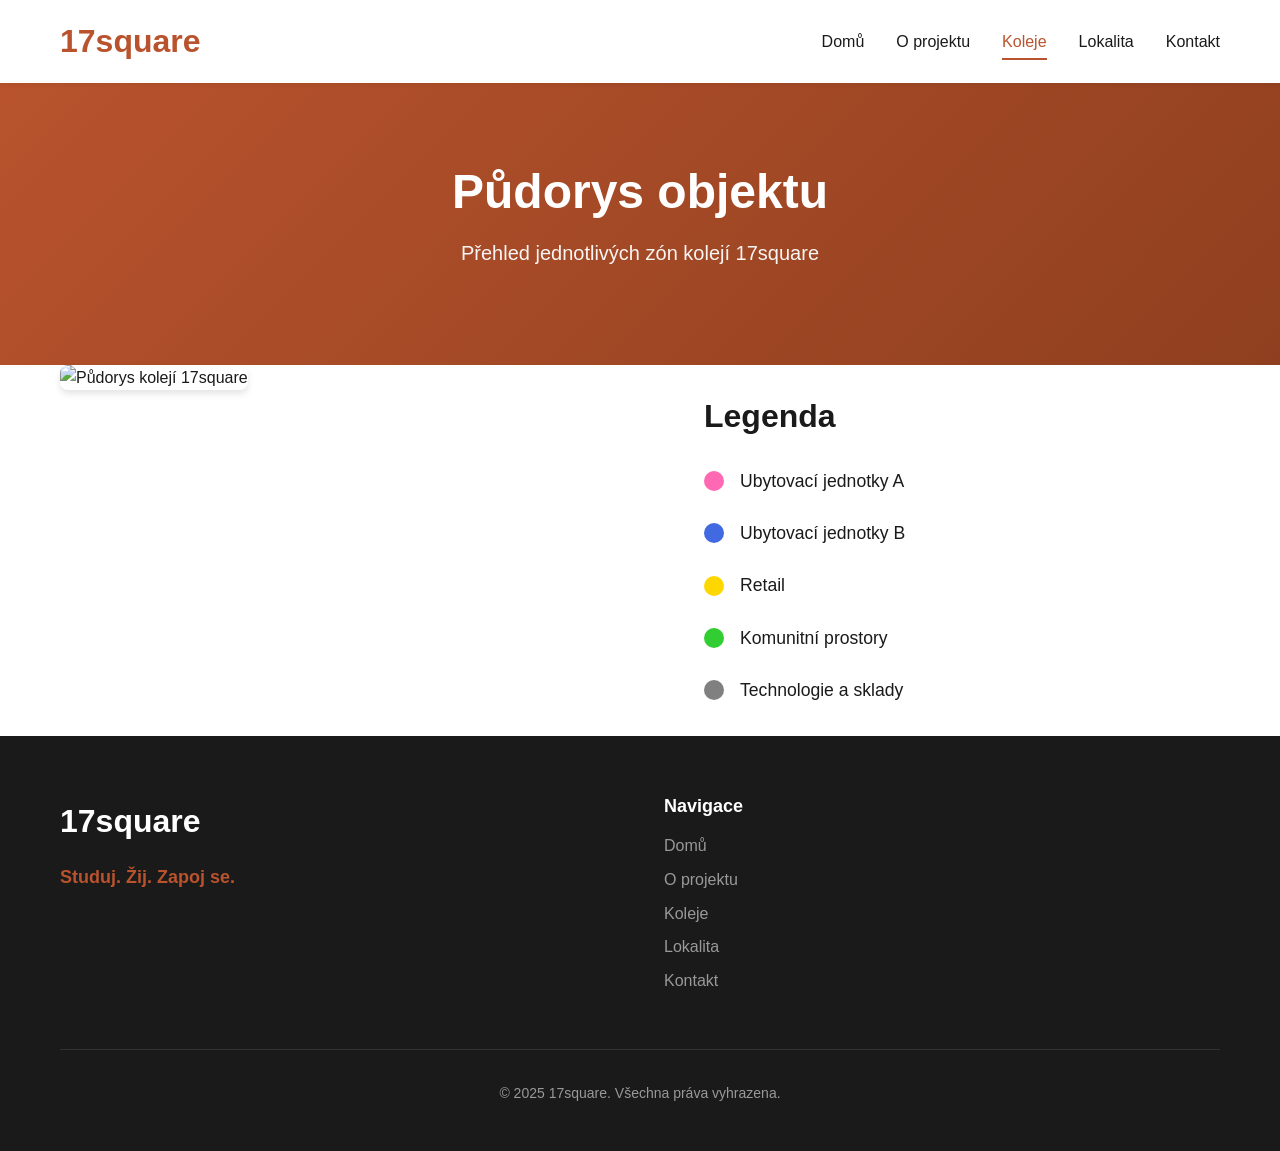
==== commit 25d33392: "Redesign koleje.html with floor plan and legend layout" ====
--- a/koleje.html
+++ b/koleje.html
@@ -36,124 +36,56 @@
     <!-- Page Header -->
     <section class="page-header">
         <div class="container">
-            <h1>Naše koleje</h1>
-            <p class="page-subtitle">Vyberte si kolej, která vyhovuje vašim potřebám</p>
+            <h1>Půdorys objektu</h1>
+            <p class="page-subtitle">Přehled jednotlivých zón kolejí 17square</p>
         </div>
     </section>
 
-    <!-- Přehled kolejí -->
+    <!-- Půdorys s legendou -->
     <section class="content-section">
         <div class="container">
-            <div class="dorms-grid">
-                <!-- Kolej 1 -->
-                <div class="dorm-card">
-                    <div class="dorm-image">17</div>
-                    <div class="dorm-content">
-                        <h3>Kolej Centrum</h3>
-                        <p>
-                            Naše hlavní kolej v centru města. Ideální pro studenty, kteří chtějí být
-                            v blízkosti všeho důležitého - fakult, knihoven i městského života.
-                        </p>
-                        <ul class="dorm-features">
-                            <li>Moderní pokoje pro 1-2 osoby</li>
-                            <li>Vysokorychlostní internet</li>
-                            <li>Společné studovny</li>
-                            <li>Fitness centrum</li>
-                            <li>Společenská místnost</li>
-                        </ul>
-                        <a href="kontakt.html" class="btn btn-primary">Máme zájem</a>
+            <div style="display: grid; grid-template-columns: 1fr 1fr; gap: 4rem; align-items: start;">
+                <!-- Levá strana - Fotka -->
+                <div style="width: 100%;">
+                    <img src="images/pudorys-koleje.jpg" alt="Půdorys kolejí 17square" style="width: 100%; height: auto; border-radius: 8px; box-shadow: 0 4px 6px rgba(0,0,0,0.1);">
+                </div>
+
+                <!-- Pravá strana - Legenda -->
+                <div style="padding: 2rem;">
+                    <h2 style="margin-bottom: 2rem; font-size: 2rem; color: var(--text-dark);">Legenda</h2>
+
+                    <div style="display: flex; flex-direction: column; gap: 1.5rem;">
+                        <!-- Růžový puntík -->
+                        <div style="display: flex; align-items: center; gap: 1rem;">
+                            <span style="width: 20px; height: 20px; background-color: #FF69B4; border-radius: 50%; display: inline-block; flex-shrink: 0;"></span>
+                            <span style="font-size: 1.1rem; color: var(--text-dark);">Ubytovací jednotky A</span>
+                        </div>
+
+                        <!-- Modrý puntík -->
+                        <div style="display: flex; align-items: center; gap: 1rem;">
+                            <span style="width: 20px; height: 20px; background-color: #4169E1; border-radius: 50%; display: inline-block; flex-shrink: 0;"></span>
+                            <span style="font-size: 1.1rem; color: var(--text-dark);">Ubytovací jednotky B</span>
+                        </div>
+
+                        <!-- Žlutý puntík -->
+                        <div style="display: flex; align-items: center; gap: 1rem;">
+                            <span style="width: 20px; height: 20px; background-color: #FFD700; border-radius: 50%; display: inline-block; flex-shrink: 0;"></span>
+                            <span style="font-size: 1.1rem; color: var(--text-dark);">Retail</span>
+                        </div>
+
+                        <!-- Zelený puntík -->
+                        <div style="display: flex; align-items: center; gap: 1rem;">
+                            <span style="width: 20px; height: 20px; background-color: #32CD32; border-radius: 50%; display: inline-block; flex-shrink: 0;"></span>
+                            <span style="font-size: 1.1rem; color: var(--text-dark);">Komunitní prostory</span>
+                        </div>
+
+                        <!-- Šedý puntík -->
+                        <div style="display: flex; align-items: center; gap: 1rem;">
+                            <span style="width: 20px; height: 20px; background-color: #808080; border-radius: 50%; display: inline-block; flex-shrink: 0;"></span>
+                            <span style="font-size: 1.1rem; color: var(--text-dark);">Technologie a sklady</span>
+                        </div>
                     </div>
                 </div>
-
-                <!-- Kolej 2 -->
-                <div class="dorm-card">
-                    <div class="dorm-image">SQ</div>
-                    <div class="dorm-content">
-                        <h3>Kolej Park</h3>
-                        <p>
-                            Klidnější prostředí v blízkosti univerzitního parku. Perfektní
-                            pro ty, kteří hledají rovnováhu mezi studiem a odpočinkem v přírodě.
-                        </p>
-                        <ul class="dorm-features">
-                            <li>Pokoje s výhledem do parku</li>
-                            <li>Relaxační zóny</li>
-                            <li>Studijní místnosti</li>
-                            <li>Sportovní hřiště</li>
-                            <li>Kavárna a jídelna</li>
-                        </ul>
-                        <a href="kontakt.html" class="btn btn-primary">Máme zájem</a>
-                    </div>
-                </div>
-
-                <!-- Kolej 3 -->
-                <div class="dorm-card">
-                    <div class="dorm-image">17²</div>
-                    <div class="dorm-content">
-                        <h3>Kolej Kampus</h3>
-                        <p>
-                            Nejmladší kolej v areálu kampusu. Zaměřená na vytváření
-                            silné studentské komunity a společných aktivit.
-                        </p>
-                        <ul class="dorm-features">
-                            <li>Nové moderní vybavení</li>
-                            <li>Společné kuchyně</li>
-                            <li>Tvůrčí dílny a workshopy</li>
-                            <li>Hudební zkušebny</li>
-                            <li>Event prostor</li>
-                        </ul>
-                        <a href="kontakt.html" class="btn btn-primary">Máme zájem</a>
-                    </div>
-                </div>
-            </div>
-        </div>
-    </section>
-
-    <!-- Porovnání kolejí -->
-    <section class="features" style="background-color: var(--bg-light);">
-        <div class="container">
-            <h2 class="section-title">Co všechny koleje nabízejí</h2>
-            <div class="features-grid">
-                <div class="feature-card">
-                    <div class="feature-icon">🏠</div>
-                    <h3>Kvalitní ubytování</h3>
-                    <p>Moderně vybavené pokoje s veškerým potřebným zařízením pro pohodlný život během studia.</p>
-                </div>
-                <div class="feature-card">
-                    <div class="feature-icon">🌐</div>
-                    <h3>Vysokorychlostní internet</h3>
-                    <p>Rychlé a stabilní připojení k internetu ve všech pokojích i společných prostorách.</p>
-                </div>
-                <div class="feature-card">
-                    <div class="feature-icon">🔒</div>
-                    <h3>Bezpečnost 24/7</h3>
-                    <p>Zabezpečený vstup, kamerový systém a nepřetržitá recepce pro vaši bezpečnost.</p>
-                </div>
-                <div class="feature-card">
-                    <div class="feature-icon">🧹</div>
-                    <h3>Údržba a čistota</h3>
-                    <p>Pravidelný úklid společných prostor a rychlá údržba v případě potřeby.</p>
-                </div>
-                <div class="feature-card">
-                    <div class="feature-icon">🎯</div>
-                    <h3>Studentské akce</h3>
-                    <p>Pravidelné společenské, sportovní a vzdělávací akce pro všechny rezidenty.</p>
-                </div>
-                <div class="feature-card">
-                    <div class="feature-icon">🚌</div>
-                    <h3>Skvělá dostupnost</h3>
-                    <p>Výborné dopravní spojení na fakulty i do centra města.</p>
-                </div>
-            </div>
-        </div>
-    </section>
-
-    <!-- CTA sekce -->
-    <section class="cta">
-        <div class="container">
-            <div class="cta-content">
-                <h2>Zajímá vás některá z našich kolejí?</h2>
-                <p>Kontaktujte nás a rádi vám poskytneme více informací nebo vás provedeme kolejemi.</p>
-                <a href="kontakt.html" class="btn btn-primary">Kontaktovat nás</a>
             </div>
         </div>
     </section>
--- a/css/style.css
+++ b/css/style.css
@@ -1099,6 +1099,116 @@
 
 .form-submit {
     width: 100%;
+}
+
+/* ===========================
+   Photo Gallery
+   =========================== */
+
+.photo-gallery {
+    background-color: var(--bg-white);
+    padding: 80px 0;
+}
+
+.photo-gallery.alt-bg {
+    background-color: var(--bg-light);
+}
+
+.gallery-grid {
+    display: grid;
+    grid-template-columns: repeat(auto-fit, minmax(300px, 1fr));
+    gap: 1.5rem;
+    margin-top: 3rem;
+}
+
+.gallery-item {
+    position: relative;
+    overflow: hidden;
+    border-radius: 12px;
+    box-shadow: var(--shadow-md);
+    aspect-ratio: 4 / 3;
+    cursor: pointer;
+    transition: var(--transition);
+}
+
+.gallery-item:hover {
+    transform: translateY(-5px);
+    box-shadow: var(--shadow-lg);
+}
+
+.gallery-item img {
+    width: 100%;
+    height: 100%;
+    object-fit: cover;
+    display: block;
+    transition: var(--transition);
+}
+
+.gallery-item:hover img {
+    transform: scale(1.05);
+}
+
+.gallery-caption {
+    position: absolute;
+    bottom: 0;
+    left: 0;
+    right: 0;
+    background: linear-gradient(to top, rgba(0, 0, 0, 0.8), transparent);
+    color: var(--bg-white);
+    padding: 2rem 1.5rem 1rem;
+    transform: translateY(100%);
+    transition: var(--transition);
+}
+
+.gallery-item:hover .gallery-caption {
+    transform: translateY(0);
+}
+
+.gallery-caption h4 {
+    color: var(--bg-white);
+    font-size: 1rem;
+    margin: 0;
+}
+
+/* Hero with background image */
+.hero-with-image {
+    position: relative;
+    background-size: cover;
+    background-position: center;
+    background-repeat: no-repeat;
+    min-height: 600px;
+    display: flex;
+    align-items: center;
+}
+
+.hero-with-image::before {
+    content: '';
+    position: absolute;
+    top: 0;
+    left: 0;
+    right: 0;
+    bottom: 0;
+    background: linear-gradient(135deg, rgba(184, 83, 45, 0.9) 0%, rgba(143, 63, 31, 0.85) 100%);
+}
+
+.hero-with-image .hero-content {
+    position: relative;
+    z-index: 1;
+}
+
+.hero-with-image .hero-logo {
+    color: var(--bg-white);
+    text-shadow: 0 2px 8px rgba(0, 0, 0, 0.2);
+}
+
+.hero-with-image .hero-claim {
+    color: var(--bg-white);
+    text-shadow: 0 2px 8px rgba(0, 0, 0, 0.2);
+}
+
+.hero-with-image .hero-description {
+    color: var(--bg-white);
+    text-shadow: 0 2px 4px rgba(0, 0, 0, 0.2);
 }
 
 /* ===========================
@@ -1281,6 +1391,17 @@
         grid-template-columns: 1fr;
         gap: 2rem;
     }
+
+    /* Gallery */
+    .gallery-grid {
+        grid-template-columns: 1fr;
+        gap: 1rem;
+    }
+
+    .hero-with-image {
+        min-height: 500px;
+        padding: 80px 0;
+    }
 }
 
 @media (max-width: 480px) {
@@ -1319,4 +1440,12 @@
     .claim-box {
         padding: 1.5rem;
     }
-}
+
+    .hero-with-image {
+        min-height: 400px;
+    }
+
+    .photo-gallery {
+        padding: 60px 0;
+    }
+}
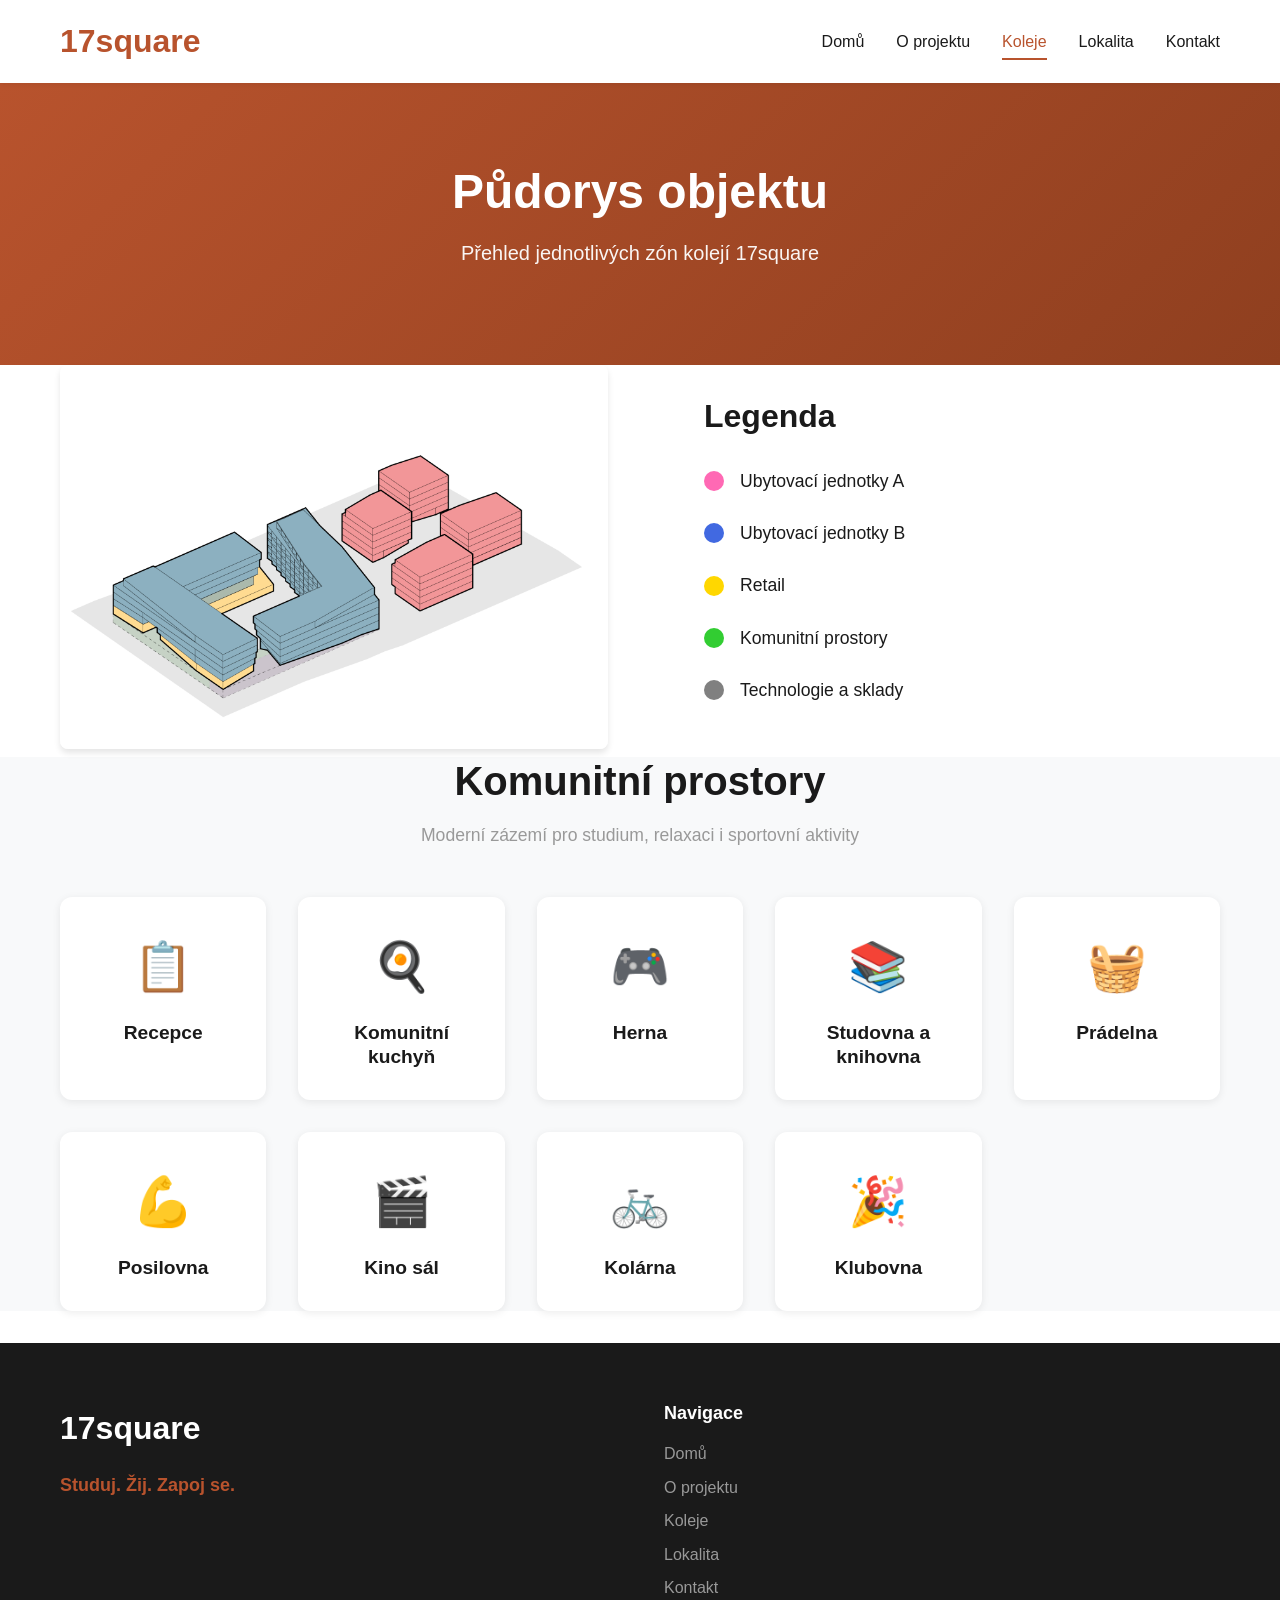
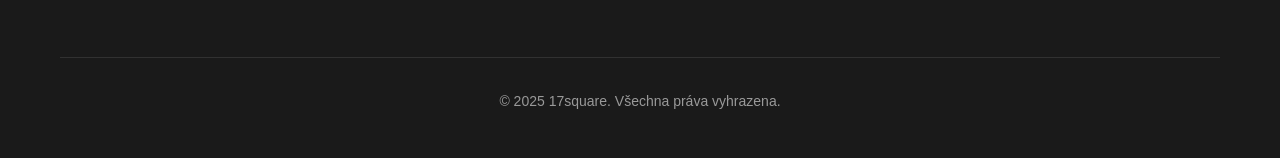
==== commit 652038b2: "Add community spaces section to koleje.html Add new section showcasing 9 community facilities with e" ====
--- a/koleje.html
+++ b/koleje.html
@@ -90,6 +90,74 @@
         </div>
     </section>
 
+    <!-- Komunitní prostory -->
+    <section class="content-section" style="background-color: #f8f9fa;">
+        <div class="container">
+            <div style="text-align: center; margin-bottom: 3rem;">
+                <h2 style="font-size: 2.5rem; color: var(--text-dark); margin-bottom: 1rem;">Komunitní prostory</h2>
+                <p style="font-size: 1.1rem; color: var(--text-light); max-width: 700px; margin: 0 auto;">
+                    Moderní zázemí pro studium, relaxaci i sportovní aktivity
+                </p>
+            </div>
+
+            <div style="display: grid; grid-template-columns: repeat(auto-fit, minmax(200px, 1fr)); gap: 2rem; margin-bottom: 2rem;">
+                <!-- Recepce -->
+                <div style="background: white; padding: 2rem; border-radius: 12px; box-shadow: 0 2px 8px rgba(0,0,0,0.08); text-align: center; transition: transform 0.3s ease;">
+                    <div style="font-size: 3rem; margin-bottom: 1rem;">📋</div>
+                    <h3 style="font-size: 1.2rem; color: var(--text-dark); margin: 0;">Recepce</h3>
+                </div>
+
+                <!-- Komunitní kuchyň -->
+                <div style="background: white; padding: 2rem; border-radius: 12px; box-shadow: 0 2px 8px rgba(0,0,0,0.08); text-align: center; transition: transform 0.3s ease;">
+                    <div style="font-size: 3rem; margin-bottom: 1rem;">🍳</div>
+                    <h3 style="font-size: 1.2rem; color: var(--text-dark); margin: 0;">Komunitní kuchyň</h3>
+                </div>
+
+                <!-- Herna -->
+                <div style="background: white; padding: 2rem; border-radius: 12px; box-shadow: 0 2px 8px rgba(0,0,0,0.08); text-align: center; transition: transform 0.3s ease;">
+                    <div style="font-size: 3rem; margin-bottom: 1rem;">🎮</div>
+                    <h3 style="font-size: 1.2rem; color: var(--text-dark); margin: 0;">Herna</h3>
+                </div>
+
+                <!-- Studovna a knihovna -->
+                <div style="background: white; padding: 2rem; border-radius: 12px; box-shadow: 0 2px 8px rgba(0,0,0,0.08); text-align: center; transition: transform 0.3s ease;">
+                    <div style="font-size: 3rem; margin-bottom: 1rem;">📚</div>
+                    <h3 style="font-size: 1.2rem; color: var(--text-dark); margin: 0;">Studovna a knihovna</h3>
+                </div>
+
+                <!-- Prádelna -->
+                <div style="background: white; padding: 2rem; border-radius: 12px; box-shadow: 0 2px 8px rgba(0,0,0,0.08); text-align: center; transition: transform 0.3s ease;">
+                    <div style="font-size: 3rem; margin-bottom: 1rem;">🧺</div>
+                    <h3 style="font-size: 1.2rem; color: var(--text-dark); margin: 0;">Prádelna</h3>
+                </div>
+
+                <!-- Posilovna -->
+                <div style="background: white; padding: 2rem; border-radius: 12px; box-shadow: 0 2px 8px rgba(0,0,0,0.08); text-align: center; transition: transform 0.3s ease;">
+                    <div style="font-size: 3rem; margin-bottom: 1rem;">💪</div>
+                    <h3 style="font-size: 1.2rem; color: var(--text-dark); margin: 0;">Posilovna</h3>
+                </div>
+
+                <!-- Kino sál -->
+                <div style="background: white; padding: 2rem; border-radius: 12px; box-shadow: 0 2px 8px rgba(0,0,0,0.08); text-align: center; transition: transform 0.3s ease;">
+                    <div style="font-size: 3rem; margin-bottom: 1rem;">🎬</div>
+                    <h3 style="font-size: 1.2rem; color: var(--text-dark); margin: 0;">Kino sál</h3>
+                </div>
+
+                <!-- Kolárna -->
+                <div style="background: white; padding: 2rem; border-radius: 12px; box-shadow: 0 2px 8px rgba(0,0,0,0.08); text-align: center; transition: transform 0.3s ease;">
+                    <div style="font-size: 3rem; margin-bottom: 1rem;">🚲</div>
+                    <h3 style="font-size: 1.2rem; color: var(--text-dark); margin: 0;">Kolárna</h3>
+                </div>
+
+                <!-- Klubovna -->
+                <div style="background: white; padding: 2rem; border-radius: 12px; box-shadow: 0 2px 8px rgba(0,0,0,0.08); text-align: center; transition: transform 0.3s ease;">
+                    <div style="font-size: 3rem; margin-bottom: 1rem;">🎉</div>
+                    <h3 style="font-size: 1.2rem; color: var(--text-dark); margin: 0;">Klubovna</h3>
+                </div>
+            </div>
+        </div>
+    </section>
+
     <!-- Footer -->
     <footer class="footer">
         <div class="container">
